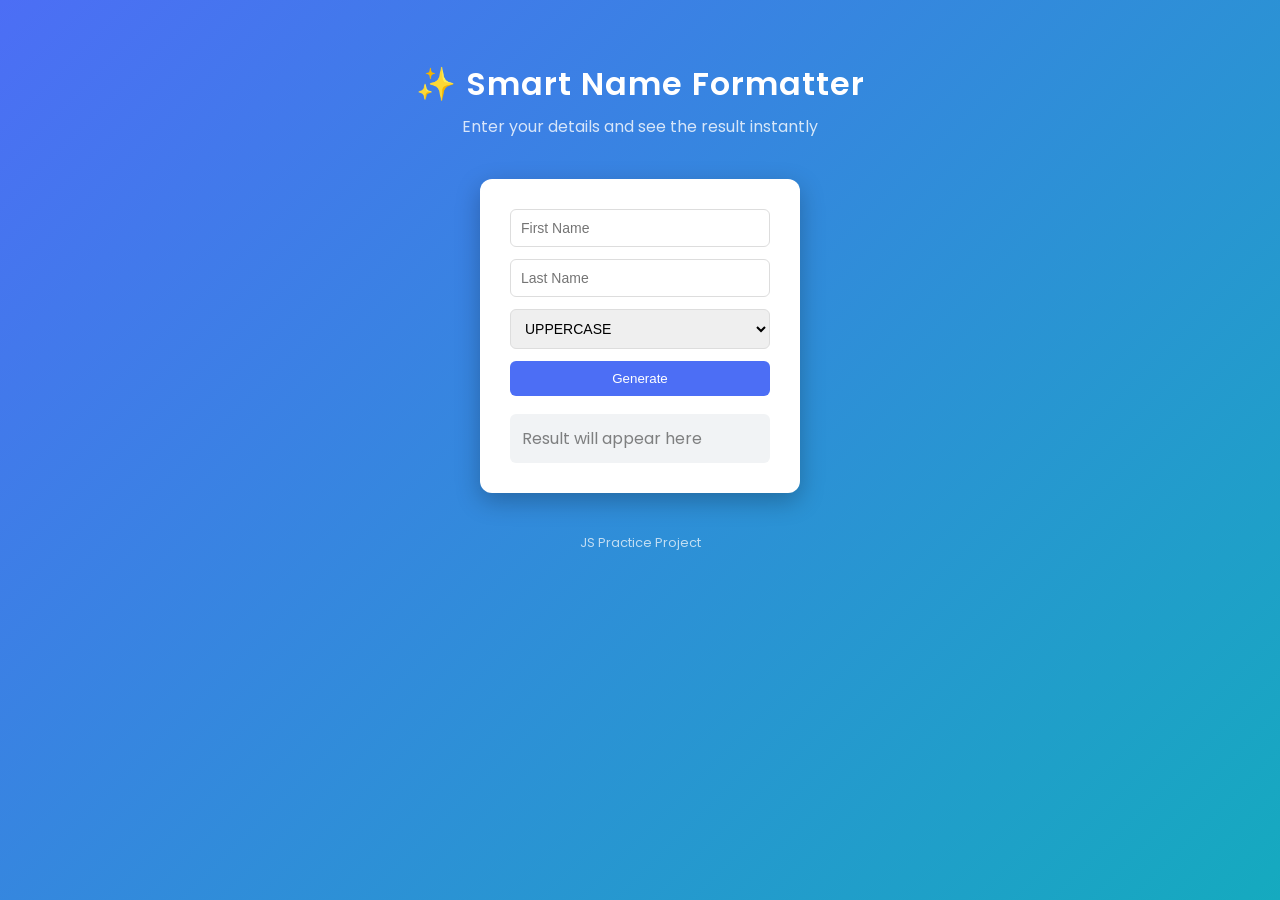
==== string_play/index.html @ 4f085968 "respo" ====
<!DOCTYPE html>
<html lang="en">
<head>
<meta charset="UTF-8">
<meta name="viewport" content="width=device-width, initial-scale=1.0">

<title>Smart Name Formatter</title>

<link rel="stylesheet" href="style.css">
<script src="script.js" defer></script>

<link href="https://fonts.googleapis.com/css2?family=Poppins:wght@300;400;500;600&display=swap" rel="stylesheet">

</head>

<body>

<header>
<h1>✨ Smart Name Formatter</h1>
<p class="sub">Enter your details and see the result instantly</p>
</header>

<main class="card">

<form id="form">

<input type="text" id="first" placeholder="First Name" required>

<input type="text" id="last" placeholder="Last Name">

<select id="style">
<option value="upper">UPPERCASE</option>
<option value="lower">lowercase</option>
<option value="capitalize">Capitalize</option>
</select>

<button type="submit">Generate</button>

</form>

<div class="resultBox">
<p id="result"></p>
</div>

</main>

<footer>
<p>JS Practice Project</p>
</footer>

</body>
</html>
---- string_play/style.css ----
*{
margin:0;
padding:0;
box-sizing:border-box;
}

body{

font-family:"Poppins",sans-serif;

min-height:100vh;

display:flex;
flex-direction:column;
align-items:center;

background:linear-gradient(135deg,#4c6ef5,#15aabf);

color:#333;

}

header{

text-align:center;
margin-top:60px;
color:white;

}

h1{
font-weight:600;
letter-spacing:1px;
}

.sub{
opacity:.8;
margin-top:6px;
}

.card{

margin-top:40px;

background:white;

padding:30px;

border-radius:12px;

box-shadow:
0 8px 25px rgba(0,0,0,.25);

width:320px;

}

form{

display:flex;
flex-direction:column;
gap:12px;

}

input,select{

padding:10px;
border-radius:6px;
border:1px solid #ddd;

font-size:14px;

outline:none;

transition:.2s;

}

input:focus,
select:focus{

border-color:#4c6ef5;

}

button{

padding:10px;

border:none;

background:#4c6ef5;

color:white;

font-weight:500;

border-radius:6px;

cursor:pointer;

transition:.2s;

}

button:hover{

background:#3b5bdb;

}

button:active{

transform:scale(.97);

}

.resultBox{

margin-top:18px;

padding:12px;

border-radius:6px;

background:#f1f3f5;

min-height:42px;

display:flex;
align-items:center;

}

#result:empty::before{

content:"Result will appear here";

opacity:.6;

}

footer{

margin-top:40px;
color:white;
opacity:.7;
font-size:13px;

}
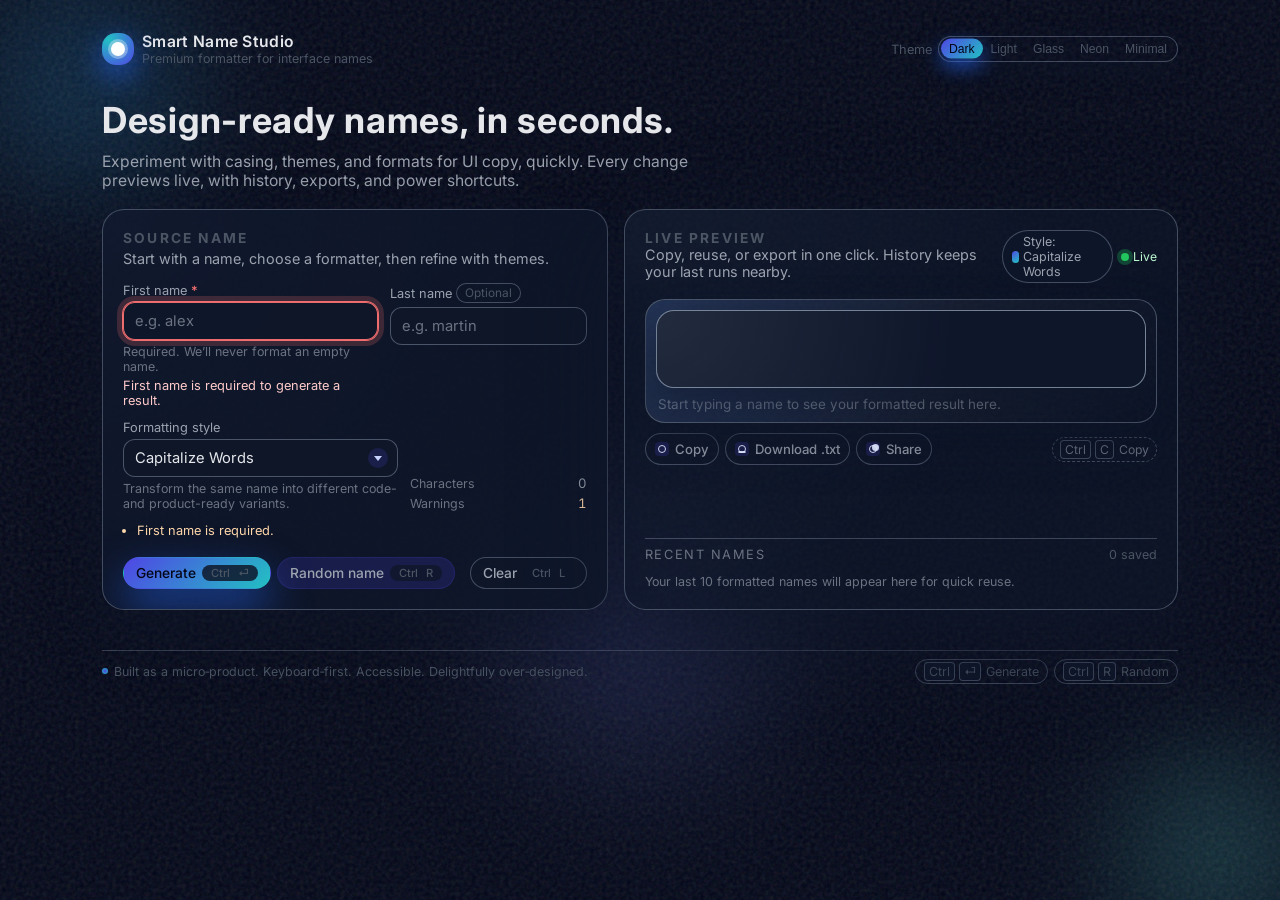
==== commit c36a206e: "respo" ====
--- a/string_play/index.html
+++ b/string_play/index.html
@@ -1,52 +1,380 @@
 <!DOCTYPE html>
 <html lang="en">
 <head>
-<meta charset="UTF-8">
-<meta name="viewport" content="width=device-width, initial-scale=1.0">
-
-<title>Smart Name Formatter</title>
-
-<link rel="stylesheet" href="style.css">
-<script src="script.js" defer></script>
-
-<link href="https://fonts.googleapis.com/css2?family=Poppins:wght@300;400;500;600&display=swap" rel="stylesheet">
-
+  <meta charset="UTF-8" />
+  <meta
+    name="viewport"
+    content="width=device-width, initial-scale=1.0"
+  />
+  <title>Smart Name Studio</title>
+
+  <!-- Fonts -->
+  <link
+    href="https://fonts.googleapis.com/css2?family=Inter:wght@300;400;500;600&family=DM+Sans:wght@400;500;600&display=swap"
+    rel="stylesheet"
+  />
+
+  <!-- Styles -->
+  <link rel="stylesheet" href="style.css" />
+
+  <!-- Script -->
+  <script src="script.js" defer></script>
 </head>
-
-<body>
-
-<header>
-<h1>✨ Smart Name Formatter</h1>
-<p class="sub">Enter your details and see the result instantly</p>
-</header>
-
-<main class="card">
-
-<form id="form">
-
-<input type="text" id="first" placeholder="First Name" required>
-
-<input type="text" id="last" placeholder="Last Name">
-
-<select id="style">
-<option value="upper">UPPERCASE</option>
-<option value="lower">lowercase</option>
-<option value="capitalize">Capitalize</option>
-</select>
-
-<button type="submit">Generate</button>
-
-</form>
-
-<div class="resultBox">
-<p id="result"></p>
-</div>
-
-</main>
-
-<footer>
-<p>JS Practice Project</p>
-</footer>
-
+<body data-theme="dark">
+  <div class="background-layer">
+    <div class="bg-blob bg-blob-a"></div>
+    <div class="bg-blob bg-blob-b"></div>
+    <div class="bg-blob bg-blob-c"></div>
+    <div class="bg-noise"></div>
+  </div>
+
+  <div class="app-shell">
+    <header class="topbar" aria-label="Smart Name Studio header">
+      <div class="brand">
+        <div class="brand-mark" aria-hidden="true">
+          <span class="brand-orb"></span>
+        </div>
+        <div class="brand-text">
+          <span class="brand-name">Smart Name Studio</span>
+          <span class="brand-tagline">Premium formatter for interface names</span>
+        </div>
+      </div>
+
+      <nav class="topbar-actions" aria-label="Global controls">
+        <div class="theme-switcher" aria-label="Theme selector">
+          <span class="theme-switcher-label">Theme</span>
+          <div class="segmented-control" role="radiogroup" aria-label="Theme">
+            <button
+              type="button"
+              class="segment is-active"
+              data-theme-value="dark"
+              role="radio"
+              aria-checked="true"
+            >
+              Dark
+            </button>
+            <button
+              type="button"
+              class="segment"
+              data-theme-value="light"
+              role="radio"
+              aria-checked="false"
+            >
+              Light
+            </button>
+            <button
+              type="button"
+              class="segment"
+              data-theme-value="glass"
+              role="radio"
+              aria-checked="false"
+            >
+              Glass
+            </button>
+            <button
+              type="button"
+              class="segment"
+              data-theme-value="neon"
+              role="radio"
+              aria-checked="false"
+            >
+              Neon
+            </button>
+            <button
+              type="button"
+              class="segment"
+              data-theme-value="minimal"
+              role="radio"
+              aria-checked="false"
+            >
+              Minimal
+            </button>
+          </div>
+        </div>
+      </nav>
+    </header>
+
+    <main class="layout" aria-labelledby="page-title">
+      <section class="stack stack-intro" aria-label="Intro">
+        <h1 id="page-title" class="page-title">
+          Design-ready names, in seconds.
+        </h1>
+        <p class="page-subtitle">
+          Experiment with casing, themes, and formats for UI copy, quickly.
+          Every change previews live, with history, exports, and power shortcuts.
+        </p>
+      </section>
+
+      <section class="layout-main">
+        <!-- Left column: input & options -->
+        <section
+          class="card card-input"
+          aria-label="Name input and formatting options"
+        >
+          <div class="card-header">
+            <h2 class="card-title">Source name</h2>
+            <p class="card-subtitle">
+              Start with a name, choose a formatter, then refine with themes.
+            </p>
+          </div>
+
+          <form id="form" class="form" novalidate>
+            <div class="fields-row">
+              <div class="field-group field-group-expanded">
+                <label class="field-label" for="first">
+                  First name
+                  <span class="field-required" aria-hidden="true">*</span>
+                </label>
+                <div class="field-wrapper">
+                  <input
+                    type="text"
+                    id="first"
+                    autocomplete="given-name"
+                    placeholder="e.g. alex"
+                    required
+                    aria-required="true"
+                    spellcheck="false"
+                  />
+                </div>
+                <p class="field-hint">Required. We’ll never format an empty name.</p>
+                <p
+                  id="first-error"
+                  class="field-error"
+                  role="status"
+                  aria-live="polite"
+                ></p>
+              </div>
+
+              <div class="field-group">
+                <label class="field-label" for="last">
+                  Last name
+                  <span class="field-optional">Optional</span>
+                </label>
+                <div class="field-wrapper">
+                  <input
+                    type="text"
+                    id="last"
+                    autocomplete="family-name"
+                    placeholder="e.g. martin"
+                    spellcheck="false"
+                  />
+                </div>
+              </div>
+            </div>
+
+            <div class="fields-row fields-row-secondary">
+              <div class="field-group field-group-format">
+                <label class="field-label" for="style">Formatting style</label>
+                <div class="field-wrapper field-select-wrapper">
+                  <select id="style" aria-label="Name formatting style">
+                    <option value="upper">UPPERCASE</option>
+                    <option value="lower">lowercase</option>
+                    <option value="capitalize" selected>Capitalize Words</option>
+                    <option value="title">Title Case</option>
+                    <option value="snake">snake_case</option>
+                    <option value="kebab">kebab-case</option>
+                    <option value="camel">camelCase</option>
+                    <option value="pascal">PascalCase</option>
+                    <option value="reverse">Reverse name</option>
+                  </select>
+                  <span class="select-indicator" aria-hidden="true"></span>
+                </div>
+                <p class="field-hint" id="style-description">
+                  Transform the same name into different code- and product-ready variants.
+                </p>
+              </div>
+
+              <div class="field-group field-group-meta">
+                <div class="meta-line">
+                  <span class="meta-label">Characters</span>
+                  <span class="meta-value" id="char-count">0</span>
+                </div>
+                <div class="meta-line">
+                  <span class="meta-label">Warnings</span>
+                  <span
+                    class="meta-value meta-value-warning"
+                    id="warning-count"
+                  >
+                    0
+                  </span>
+                </div>
+              </div>
+            </div>
+
+            <div class="validation-summary" aria-live="polite" aria-atomic="true">
+              <ul id="validation-list" class="validation-list"></ul>
+            </div>
+
+            <div class="form-actions">
+              <div class="form-actions-primary">
+                <button
+                  type="submit"
+                  class="btn btn-primary"
+                  id="generate-btn"
+                >
+                  Generate
+                  <span class="kbd-hint">
+                    <span class="kbd-hint-key">Ctrl</span>
+                    <span class="kbd-hint-key">⏎</span>
+                  </span>
+                </button>
+                <button
+                  type="button"
+                  class="btn btn-secondary"
+                  id="random-btn"
+                >
+                  Random name
+                  <span class="kbd-hint">
+                    <span class="kbd-hint-key">Ctrl</span>
+                    <span class="kbd-hint-key">R</span>
+                  </span>
+                </button>
+              </div>
+
+              <div class="form-actions-secondary">
+                <button
+                  type="button"
+                  class="btn btn-ghost"
+                  id="clear-btn"
+                >
+                  Clear
+                  <span class="kbd-hint">
+                    <span class="kbd-hint-key">Ctrl</span>
+                    <span class="kbd-hint-key">L</span>
+                  </span>
+                </button>
+              </div>
+            </div>
+          </form>
+        </section>
+
+        <!-- Right column: preview, history, export -->
+        <section
+          class="card card-preview"
+          aria-label="Formatted result, history, and exports"
+        >
+          <div class="card-header card-header-preview">
+            <div>
+              <h2 class="card-title">Live preview</h2>
+              <p class="card-subtitle">
+                Copy, reuse, or export in one click. History keeps your last runs nearby.
+              </p>
+            </div>
+            <div class="preview-meta">
+              <span class="preview-chip" id="current-style-chip">
+                Style: Capitalize Words
+              </span>
+              <span class="preview-live">
+                <span class="preview-dot" aria-hidden="true"></span>
+                <span class="preview-live-text">Live</span>
+              </span>
+            </div>
+          </div>
+
+          <div class="preview-body">
+            <div
+              class="result-frame"
+              aria-live="polite"
+              aria-atomic="true"
+            >
+              <div class="result-card" id="result-card">
+                <p id="result" class="result-text"></p>
+                <div
+                  class="result-easter-egg"
+                  id="easter-egg"
+                  aria-hidden="true"
+                >
+                  <span class="easter-text">Yeah, we know him.</span>
+                </div>
+              </div>
+              <p class="result-placeholder" id="result-placeholder">
+                Start typing a name to see your formatted result here.
+              </p>
+            </div>
+
+            <div class="result-toolbar" aria-label="Result actions">
+              <div class="result-actions-main">
+                <button
+                  type="button"
+                  class="btn btn-icon"
+                  id="copy-btn"
+                  aria-label="Copy formatted name"
+                >
+                  <span class="icon icon-copy" aria-hidden="true"></span>
+                  <span class="btn-label">Copy</span>
+                </button>
+                <button
+                  type="button"
+                  class="btn btn-icon"
+                  id="download-btn"
+                  aria-label="Download formatted name as .txt"
+                >
+                  <span class="icon icon-download" aria-hidden="true"></span>
+                  <span class="btn-label">Download .txt</span>
+                </button>
+                <button
+                  type="button"
+                  class="btn btn-icon"
+                  id="share-btn"
+                  aria-label="Share formatted name"
+                >
+                  <span class="icon icon-share" aria-hidden="true"></span>
+                  <span class="btn-label">Share</span>
+                </button>
+              </div>
+              <div class="result-actions-info">
+                <span class="shortcut-pill">
+                  <span class="kbd">Ctrl</span><span class="kbd">C</span>
+                  <span class="shortcut-pill-text">Copy</span>
+                </span>
+              </div>
+            </div>
+
+            <div class="copy-toast" id="copy-toast" role="status" aria-live="polite">
+              Copied!
+            </div>
+          </div>
+
+          <div class="card-footer card-footer-secondary">
+            <div class="history-panel" aria-label="History of formatted names">
+              <div class="history-header">
+                <span class="history-title">Recent names</span>
+                <span class="history-count" id="history-count">0 saved</span>
+              </div>
+              <div
+                class="history-list"
+                id="history-list"
+                role="list"
+              >
+                <!-- History items injected here -->
+              </div>
+              <p class="history-empty" id="history-empty">
+                Your last 10 formatted names will appear here for quick reuse.
+              </p>
+            </div>
+          </div>
+        </section>
+      </section>
+    </main>
+
+    <footer class="app-footer">
+      <div class="footer-left">
+        <span class="footer-dot"></span>
+        <span class="footer-text">
+          Built as a micro‑product. Keyboard‑first. Accessible. Delightfully over‑designed.
+        </span>
+      </div>
+      <div class="footer-right">
+        <span class="footer-shortcut">
+          <span class="kbd">Ctrl</span><span class="kbd">⏎</span>
+          <span class="footer-shortcut-label">Generate</span>
+        </span>
+        <span class="footer-shortcut">
+          <span class="kbd">Ctrl</span><span class="kbd">R</span>
+          <span class="footer-shortcut-label">Random</span>
+        </span>
+      </div>
+    </footer>
+  </div>
 </body>
 </html>
--- a/string_play/style.css
+++ b/string_play/style.css
@@ -1,151 +1,1346 @@
-*{
-margin:0;
-padding:0;
-box-sizing:border-box;
-}
+/* =====================================================
+   Smart Name Studio — Design System & Layout
+   - Themeable tokens
+   - Animated background
+   - Componentized layout
+   ===================================================== */
 
-body{
+/* ------------------------------
+   Base tokens (dark as default)
+   ------------------------------ */
 
-font-family:"Poppins",sans-serif;
-
-min-height:100vh;
-
-display:flex;
-flex-direction:column;
-align-items:center;
-
-background:linear-gradient(135deg,#4c6ef5,#15aabf);
-
-color:#333;
-
-}
-
-header{
-
-text-align:center;
-margin-top:60px;
-color:white;
-
-}
-
-h1{
-font-weight:600;
-letter-spacing:1px;
-}
-
-.sub{
-opacity:.8;
-margin-top:6px;
-}
-
-.card{
-
-margin-top:40px;
-
-background:white;
-
-padding:30px;
-
-border-radius:12px;
-
-box-shadow:
-0 8px 25px rgba(0,0,0,.25);
-
-width:320px;
-
-}
-
-form{
-
-display:flex;
-flex-direction:column;
-gap:12px;
-
-}
-
-input,select{
-
-padding:10px;
-border-radius:6px;
-border:1px solid #ddd;
-
-font-size:14px;
-
-outline:none;
-
-transition:.2s;
-
-}
-
-input:focus,
-select:focus{
-
-border-color:#4c6ef5;
-
-}
-
-button{
-
-padding:10px;
-
-border:none;
-
-background:#4c6ef5;
-
-color:white;
-
-font-weight:500;
-
-border-radius:6px;
-
-cursor:pointer;
-
-transition:.2s;
-
-}
-
-button:hover{
-
-background:#3b5bdb;
-
-}
-
-button:active{
-
-transform:scale(.97);
-
-}
-
-.resultBox{
-
-margin-top:18px;
-
-padding:12px;
-
-border-radius:6px;
-
-background:#f1f3f5;
-
-min-height:42px;
-
-display:flex;
-align-items:center;
-
-}
-
-#result:empty::before{
-
-content:"Result will appear here";
-
-opacity:.6;
-
-}
-
-footer{
-
-margin-top:40px;
-color:white;
-opacity:.7;
-font-size:13px;
-
-}+   :root {
+    /* Typography */
+    --font-body: "Inter", system-ui, -apple-system, BlinkMacSystemFont, "Segoe UI",
+      sans-serif;
+    --font-display: "DM Sans", system-ui, -apple-system, BlinkMacSystemFont, "Segoe UI",
+      sans-serif;
+  
+    /* Spacing scale (4pt-ish) */
+    --space-2: 4px;
+    --space-3: 6px;
+    --space-4: 8px;
+    --space-5: 10px;
+    --space-6: 12px;
+    --space-7: 14px;
+    --space-8: 16px;
+    --space-10: 20px;
+    --space-12: 24px;
+    --space-16: 32px;
+    --space-20: 40px;
+  
+    /* Radii */
+    --radius-xs: 6px;
+    --radius-sm: 999px;
+    --radius-md: 12px;
+    --radius-lg: 18px;
+    --radius-xl: 22px;
+  
+    /* Easing + durations */
+    --ease-soft: cubic-bezier(0.21, 0.65, 0.22, 0.99);
+    --ease-snappy: cubic-bezier(0.16, 1, 0.3, 1);
+    --dur-fast: 140ms;
+    --dur-med: 220ms;
+  
+    /* Elevation */
+    --shadow-soft: 0 20px 60px rgba(15, 23, 42, 0.7);
+    --shadow-soft-high: 0 32px 100px rgba(15, 23, 42, 0.9);
+    --shadow-subtle: 0 14px 40px rgba(15, 23, 42, 0.6);
+  
+    /* Layout */
+    --layout-max-width: 1120px;
+    --layout-padding-x: 22px;
+  }
+  
+  /* ------------------------------
+     Theme tokens
+     Data attribute: [data-theme="..."]
+     ------------------------------ */
+  
+  body[data-theme="dark"],
+  body:not([data-theme]) {
+    --bg-page: radial-gradient(circle at top left, #020617, #020617 38%, #020617 100%);
+    --bg-card: rgba(15, 23, 42, 0.9);
+    --bg-card-soft: rgba(15, 23, 42, 0.7);
+    --bg-card-glass: rgba(15, 23, 42, 0.7);
+    --bg-result: radial-gradient(circle at top left, rgba(55, 65, 81, 0.5), transparent 60%),
+      rgba(15, 23, 42, 0.98);
+  
+    --border-subtle: rgba(148, 163, 184, 0.4);
+    --border-strong: rgba(148, 163, 184, 0.75);
+  
+    --accent-gradient: linear-gradient(135deg, #4f46e5, #22c1c3);
+    --accent-strong: #4f46e5;
+    --accent-subtle: rgba(79, 70, 229, 0.18);
+  
+    --text-primary: #e5e7eb;
+    --text-secondary: #9ca3af;
+    --text-muted: #6b7280;
+    --text-soft: #4b5563;
+    --text-on-strong: #020617;
+  
+    --field-bg: rgba(15, 23, 42, 0.9);
+    --field-border: rgba(148, 163, 184, 0.45);
+    --field-border-hover: rgba(191, 219, 254, 0.7);
+    --field-border-error: rgba(248, 113, 113, 0.95);
+    --field-placeholder: #6b7280;
+  
+    --bg-blob-a: radial-gradient(circle at center, rgba(56, 189, 248, 0.3), transparent 60%);
+    --bg-blob-b: radial-gradient(circle at center, rgba(94, 234, 212, 0.3), transparent 60%);
+    --bg-blob-c: radial-gradient(circle at center, rgba(129, 140, 248, 0.25), transparent 65%);
+  }
+  
+  body[data-theme="light"] {
+    --bg-page: radial-gradient(circle at top left, #f4f4ff, #f9fafb 40%, #eef2ff 95%);
+    --bg-card: rgba(255, 255, 255, 0.96);
+    --bg-card-soft: rgba(248, 250, 252, 0.96);
+    --bg-card-glass: rgba(255, 255, 255, 0.86);
+    --bg-result: radial-gradient(circle at top left, rgba(129, 140, 248, 0.3), transparent 60%),
+      #ffffff;
+  
+    --border-subtle: rgba(203, 213, 225, 0.9);
+    --border-strong: rgba(148, 163, 184, 1);
+  
+    --accent-gradient: linear-gradient(135deg, #4f46e5, #14b8a6);
+    --accent-strong: #4f46e5;
+    --accent-subtle: rgba(79, 70, 229, 0.1);
+  
+    --text-primary: #0f172a;
+    --text-secondary: #4b5563;
+    --text-muted: #6b7280;
+    --text-soft: #9ca3af;
+    --text-on-strong: #f9fafb;
+  
+    --field-bg: #f9fafb;
+    --field-border: rgba(203, 213, 225, 1);
+    --field-border-hover: rgba(99, 102, 241, 0.9);
+    --field-border-error: rgba(220, 38, 38, 0.9);
+    --field-placeholder: #9ca3af;
+  
+    --bg-blob-a: radial-gradient(circle at center, rgba(59, 130, 246, 0.2), transparent 60%);
+    --bg-blob-b: radial-gradient(circle at center, rgba(45, 212, 191, 0.2), transparent 60%);
+    --bg-blob-c: radial-gradient(circle at center, rgba(251, 113, 133, 0.18), transparent 65%);
+  }
+  
+  body[data-theme="glass"] {
+    --bg-page: radial-gradient(circle at top left, #020617, #020617 40%, #020617 100%);
+    --bg-card: rgba(15, 23, 42, 0.6);
+    --bg-card-soft: rgba(15, 23, 42, 0.5);
+    --bg-card-glass: rgba(15, 23, 42, 0.45);
+    --bg-result: radial-gradient(circle at top left, rgba(148, 163, 184, 0.5), transparent 60%),
+      rgba(15, 23, 42, 0.9);
+  
+    --border-subtle: rgba(148, 163, 184, 0.5);
+    --border-strong: rgba(191, 219, 254, 0.9);
+  
+    --accent-gradient: linear-gradient(135deg, #818cf8, #22d3ee);
+    --accent-strong: #818cf8;
+    --accent-subtle: rgba(129, 140, 248, 0.25);
+  
+    --text-primary: #e5e7eb;
+    --text-secondary: #cbd5f5;
+    --text-muted: #94a3b8;
+    --text-soft: #64748b;
+    --text-on-strong: #020617;
+  
+    --field-bg: rgba(15, 23, 42, 0.7);
+    --field-border: rgba(148, 163, 184, 0.7);
+    --field-border-hover: rgba(191, 219, 254, 0.9);
+    --field-border-error: rgba(248, 113, 113, 0.95);
+    --field-placeholder: #94a3b8;
+  
+    --bg-blob-a: radial-gradient(circle at center, rgba(129, 140, 248, 0.38), transparent 65%);
+    --bg-blob-b: radial-gradient(circle at center, rgba(56, 189, 248, 0.35), transparent 65%);
+    --bg-blob-c: radial-gradient(circle at center, rgba(34, 197, 94, 0.25), transparent 70%);
+  }
+  
+  body[data-theme="neon"] {
+    --bg-page: radial-gradient(circle at top left, #020617 0%, #020617 50%, #020617 100%);
+    --bg-card: rgba(15, 23, 42, 0.95);
+    --bg-card-soft: rgba(15, 23, 42, 0.9);
+    --bg-card-glass: rgba(15, 23, 42, 0.9);
+    --bg-result: radial-gradient(circle at top left, rgba(236, 72, 153, 0.5), transparent 60%),
+      rgba(15, 23, 42, 0.98);
+  
+    --border-subtle: rgba(55, 65, 81, 1);
+    --border-strong: rgba(236, 72, 153, 0.9);
+  
+    --accent-gradient: linear-gradient(135deg, #22c55e, #22d3ee, #e879f9);
+    --accent-strong: #22c55e;
+    --accent-subtle: rgba(56, 189, 248, 0.25);
+  
+    --text-primary: #e5e7eb;
+    --text-secondary: #a5b4fc;
+    --text-muted: #9ca3af;
+    --text-soft: #6b7280;
+    --text-on-strong: #020617;
+  
+    --field-bg: rgba(15, 23, 42, 0.95);
+    --field-border: rgba(55, 65, 81, 1);
+    --field-border-hover: rgba(56, 189, 248, 0.9);
+    --field-border-error: rgba(248, 113, 113, 0.95);
+    --field-placeholder: #6b7280;
+  
+    --bg-blob-a: radial-gradient(circle at center, rgba(56, 189, 248, 0.4), transparent 65%);
+    --bg-blob-b: radial-gradient(circle at center, rgba(34, 197, 94, 0.38), transparent 65%);
+    --bg-blob-c: radial-gradient(circle at center, rgba(236, 72, 153, 0.5), transparent 70%);
+  }
+  
+  body[data-theme="minimal"] {
+    --bg-page: linear-gradient(135deg, #f9fafb, #ffffff);
+    --bg-card: #ffffff;
+    --bg-card-soft: #f9fafb;
+    --bg-card-glass: #f9fafb;
+    --bg-result: #ffffff;
+  
+    --border-subtle: rgba(229, 231, 235, 1);
+    --border-strong: rgba(209, 213, 219, 1);
+  
+    --accent-gradient: linear-gradient(135deg, #0f172a, #4b5563);
+    --accent-strong: #0f172a;
+    --accent-subtle: rgba(15, 23, 42, 0.08);
+  
+    --text-primary: #0f172a;
+    --text-secondary: #4b5563;
+    --text-muted: #6b7280;
+    --text-soft: #9ca3af;
+    --text-on-strong: #f9fafb;
+  
+    --field-bg: #f9fafb;
+    --field-border: rgba(209, 213, 219, 1);
+    --field-border-hover: rgba(75, 85, 99, 0.9);
+    --field-border-error: rgba(220, 38, 38, 0.9);
+    --field-placeholder: #9ca3af;
+  
+    --bg-blob-a: radial-gradient(circle at center, rgba(148, 163, 184, 0.18), transparent 65%);
+    --bg-blob-b: radial-gradient(circle at center, rgba(226, 232, 240, 0.4), transparent 65%);
+    --bg-blob-c: radial-gradient(circle at center, rgba(15, 23, 42, 0.18), transparent 70%);
+  }
+  
+  /* ------------------------------
+     Base layout & typography
+     ------------------------------ */
+  
+  *,
+  *::before,
+  *::after {
+    box-sizing: border-box;
+  }
+  
+  html,
+  body {
+    margin: 0;
+    padding: 0;
+  }
+  
+  body {
+    min-height: 100vh;
+    font-family: var(--font-body);
+    background: var(--bg-page);
+    color: var(--text-primary);
+    -webkit-font-smoothing: antialiased;
+  }
+  
+  /* Background layers */
+  
+  .background-layer {
+    position: fixed;
+    inset: 0;
+    overflow: hidden;
+    z-index: -2;
+  }
+  
+  .bg-blob {
+    position: absolute;
+    filter: blur(40px);
+    opacity: 0.7;
+    mix-blend-mode: screen;
+    will-change: transform;
+    animation: floatBlob 28s var(--ease-soft) infinite alternate;
+  }
+  
+  .bg-blob-a {
+    top: -14%;
+    left: -10%;
+    width: 420px;
+    height: 420px;
+    background: var(--bg-blob-a);
+  }
+  
+  .bg-blob-b {
+    bottom: -16%;
+    right: -10%;
+    width: 380px;
+    height: 380px;
+    background: var(--bg-blob-b);
+    animation-delay: 4s;
+  }
+  
+  .bg-blob-c {
+    top: 45%;
+    left: 50%;
+    width: 460px;
+    height: 460px;
+    transform: translateX(-50%);
+    background: var(--bg-blob-c);
+    animation-delay: 9s;
+  }
+  
+  .bg-noise {
+    position: absolute;
+    inset: -40px;
+    background-image: url("data:image/svg+xml,%3Csvg viewBox='0 0 160 160' xmlns='http://www.w3.org/2000/svg'%3E%3Cfilter id='n'%3E%3CfeTurbulence type='fractalNoise' baseFrequency='1.5' numOctaves='3' stitchTiles='stitch'/%3E%3C/filter%3E%3Crect width='100%25' height='100%25' filter='url(%23n)' opacity='0.18'/%3E%3C/svg%3E");
+    mix-blend-mode: soft-light;
+    opacity: 0.7;
+    pointer-events: none;
+  }
+  
+  /* App shell */
+  
+  .app-shell {
+    position: relative;
+    z-index: 1;
+    max-width: var(--layout-max-width);
+    margin: 0 auto;
+    padding: var(--space-16) var(--layout-padding-x) var(--space-10);
+    display: flex;
+    flex-direction: column;
+    gap: var(--space-12);
+  }
+  
+  /* Top bar */
+  
+  .topbar {
+    display: flex;
+    align-items: center;
+    justify-content: space-between;
+    gap: var(--space-8);
+    margin-bottom: var(--space-4);
+  }
+  
+  .brand {
+    display: flex;
+    align-items: center;
+    gap: var(--space-4);
+  }
+  
+  .brand-mark {
+    width: 32px;
+    height: 32px;
+    border-radius: 14px;
+    background: radial-gradient(circle at 20% 20%, #22c1c3, #4f46e5);
+    box-shadow: 0 10px 30px rgba(37, 99, 235, 0.75);
+    display: flex;
+    align-items: center;
+    justify-content: center;
+    position: relative;
+  }
+  
+  .brand-orb {
+    width: 14px;
+    height: 14px;
+    border-radius: 999px;
+    background: white;
+    box-shadow: 0 0 0 3px rgba(248, 250, 252, 0.35);
+  }
+  
+  .brand-text {
+    display: flex;
+    flex-direction: column;
+  }
+  
+  .brand-name {
+    font-weight: 600;
+    letter-spacing: 0.02em;
+    font-size: 0.98rem;
+  }
+  
+  .brand-tagline {
+    font-size: 0.78rem;
+    color: var(--text-soft);
+  }
+  
+  /* Theme switcher */
+  
+  .topbar-actions {
+    display: flex;
+    align-items: center;
+    gap: var(--space-6);
+  }
+  
+  .theme-switcher {
+    display: flex;
+    align-items: center;
+    gap: var(--space-3);
+  }
+  
+  .theme-switcher-label {
+    font-size: 0.8rem;
+    color: var(--text-soft);
+  }
+  
+  .segmented-control {
+    display: inline-flex;
+    align-items: center;
+    padding: 2px;
+    border-radius: var(--radius-sm);
+    border: 1px solid var(--border-subtle);
+    background: rgba(15, 23, 42, 0.2);
+    backdrop-filter: blur(18px);
+    -webkit-backdrop-filter: blur(18px);
+    box-shadow: 0 8px 26px rgba(15, 23, 42, 0.6);
+  }
+  
+  .segmented-control .segment {
+    border: none;
+    background: transparent;
+    color: var(--text-soft);
+    font-size: 0.76rem;
+    padding: 3px 8px;
+    border-radius: calc(var(--radius-sm) - 2px);
+    cursor: pointer;
+    transition: background var(--dur-med) var(--ease-soft),
+      color var(--dur-med) var(--ease-soft), transform var(--dur-fast) var(--ease-soft),
+      box-shadow var(--dur-med) var(--ease-soft);
+  }
+  
+  .segmented-control .segment.is-active {
+    background: var(--accent-gradient);
+    color: var(--text-on-strong);
+    box-shadow: 0 8px 20px rgba(37, 99, 235, 0.7);
+    transform: translateY(-0.5px);
+  }
+  
+  .segmented-control .segment:focus-visible {
+    outline: 2px solid rgba(59, 130, 246, 0.8);
+    outline-offset: 2px;
+  }
+  
+  /* Intro stack */
+  
+  .stack-intro {
+    display: flex;
+    flex-direction: column;
+    gap: var(--space-2);
+    max-width: 640px;
+  }
+  
+  .page-title {
+    margin: 0;
+    font-size: clamp(1.8rem, 2.8vw, 2.4rem);
+    letter-spacing: 0.02em;
+  }
+  
+  .page-subtitle {
+    margin: 0;
+    font-size: 0.98rem;
+    margin-bottom: 19px;
+    margin-top: 6px;
+    color: var(--text-secondary);
+  }
+  
+  /* Layout main */
+  
+  .layout-main {
+    display: grid;
+    grid-template-columns: minmax(0, 1.05fr) minmax(0, 1.15fr);
+    gap: var(--space-8);
+    align-items: stretch;
+  }
+  
+  /* Cards */
+  
+  .card {
+    border-radius: var(--radius-xl);
+    background: var(--bg-card);
+    border: 1px solid var(--border-subtle);
+    box-shadow: var(--shadow-soft);
+    padding: var(--space-10);
+    display: flex;
+    flex-direction: column;
+    gap: var(--space-8);
+    position: relative;
+    overflow: hidden;
+  }
+  
+  .card::before {
+    content: "";
+    position: absolute;
+    inset: -1px;
+    border-radius: inherit;
+    background: radial-gradient(circle at top left, rgba(148, 163, 184, 0.35), transparent 60%);
+    opacity: 0.35;
+    pointer-events: none;
+    mix-blend-mode: soft-light;
+  }
+  
+  .card-input {
+    backdrop-filter: blur(18px) saturate(150%);
+    -webkit-backdrop-filter: blur(18px) saturate(150%);
+  }
+  
+  .card-preview {
+    background: var(--bg-card-soft);
+    box-shadow: var(--shadow-soft-high);
+  }
+  
+  .card-header {
+    display: flex;
+    flex-direction: column;
+    gap: var(--space-2);
+    position: relative;
+    z-index: 1;
+  }
+  
+  .card-header-preview {
+    flex-direction: row;
+    justify-content: space-between;
+    align-items: flex-start;
+    gap: var(--space-6);
+  }
+  
+  .card-title {
+    margin: 0;
+    font-size: 0.86rem;
+    letter-spacing: 0.16em;
+    text-transform: uppercase;
+    color: var(--text-soft);
+  }
+  
+  .card-subtitle {
+    margin: 0;
+    font-size: 0.9rem;
+    color: var(--text-secondary);
+  }
+  
+  /* Form */
+  
+  .form {
+    display: flex;
+    flex-direction: column;
+    gap: var(--space-6);
+    position: relative;
+    z-index: 1;
+  }
+  
+  .fields-row {
+    display: flex;
+    flex-wrap: wrap;
+    gap: var(--space-6);
+  }
+  
+  .fields-row-secondary {
+    align-items: flex-end;
+  }
+  
+  .field-group {
+    display: flex;
+    flex-direction: column;
+    gap: var(--space-2);
+    flex: 1;
+    min-width: 0;
+  }
+  
+  .field-group-expanded {
+    flex: 1.3;
+  }
+  
+  .field-group-format {
+    flex: 1.4;
+  }
+  
+  .field-group-meta {
+    flex: 0.9;
+  }
+  
+  .field-label {
+    font-size: 0.8rem;
+    color: var(--text-secondary);
+    display: flex;
+    align-items: center;
+    gap: var(--space-2);
+  }
+  
+  .field-required {
+    color: #f97373;
+    font-weight: 500;
+  }
+  
+  .field-optional {
+    font-size: 0.74rem;
+    padding: 2px 8px;
+    border-radius: var(--radius-sm);
+    border: 1px solid var(--border-subtle);
+    color: var(--text-soft);
+    background: rgba(15, 23, 42, 0.4);
+  }
+  
+  .field-wrapper {
+    position: relative;
+  }
+  
+  input,
+  select {
+    width: 100%;
+    padding: 9px 11px;
+    border-radius: var(--radius-md);
+    border: 1px solid var(--field-border);
+    background: var(--field-bg);
+    color: var(--text-primary);
+    font-size: 0.92rem;
+    font-family: inherit;
+    outline: none;
+    transition: border-color var(--dur-med) var(--ease-soft),
+      box-shadow var(--dur-med) var(--ease-soft),
+      background-color var(--dur-med) var(--ease-soft),
+      transform var(--dur-fast) var(--ease-soft);
+  }
+  
+  input::placeholder {
+    color: var(--field-placeholder);
+  }
+  
+  input:hover,
+  select:hover {
+    border-color: var(--field-border-hover);
+  }
+  
+  input:focus-visible,
+  select:focus-visible {
+    border-color: var(--field-border-hover);
+    box-shadow: 0 0 0 1px rgba(191, 219, 254, 0.7),
+      0 0 0 9px rgba(37, 99, 235, 0.18);
+  }
+  
+  input[data-invalid="true"] {
+    border-color: var(--field-border-error);
+    box-shadow: 0 0 0 1px var(--field-border-error),
+      0 0 0 6px rgba(248, 113, 113, 0.2);
+  }
+  
+  .field-select-wrapper select {
+    appearance: none;
+    -webkit-appearance: none;
+    padding-right: 32px;
+  }
+  
+  .select-indicator {
+    position: absolute;
+    top: 50%;
+    right: 10px;
+    width: 20px;
+    height: 20px;
+    border-radius: var(--radius-sm);
+    background: var(--accent-subtle);
+    transform: translateY(-50%);
+    display: flex;
+    align-items: center;
+    justify-content: center;
+  }
+  
+  .select-indicator::before {
+    content: "";
+    border-style: solid;
+    border-width: 5px 4px 0 4px;
+    border-color: #c7d2fe transparent transparent transparent;
+  }
+  
+  /* Meta */
+  
+  .field-hint {
+    margin: 0;
+    font-size: 0.78rem;
+    color: var(--text-muted);
+  }
+  
+  .field-error {
+    margin: 0;
+    font-size: 0.8rem;
+    color: #fecaca;
+    min-height: 0.9rem;
+  }
+  
+  .meta-line {
+    display: flex;
+    align-items: baseline;
+    justify-content: space-between;
+  }
+  
+  .meta-label {
+    font-size: 0.78rem;
+    color: var(--text-muted);
+  }
+  
+  .meta-value {
+    font-size: 0.82rem;
+    color: var(--text-secondary);
+    font-variant-numeric: tabular-nums;
+  }
+  
+  .meta-value-warning {
+    color: #fed7aa;
+  }
+  
+  /* Validation summary */
+  
+  .validation-summary {
+    min-height: 1.1rem;
+  }
+  
+  .validation-list {
+    margin: 0;
+    padding-left: 1.1em;
+    font-size: 0.8rem;
+    color: #fed7aa;
+  }
+  
+  .validation-list li {
+    margin-bottom: 2px;
+  }
+  
+  /* Buttons */
+  
+  .form-actions {
+    display: flex;
+    align-items: center;
+    justify-content: space-between;
+    gap: var(--space-4);
+    margin-top: var(--space-2);
+    flex-wrap: wrap;
+  }
+  
+  .form-actions-primary,
+  .form-actions-secondary {
+    display: flex;
+    align-items: center;
+    gap: var(--space-3);
+    flex-wrap: wrap;
+  }
+  
+  .btn {
+    border-radius: var(--radius-sm);
+    border: 1px solid transparent;
+    padding: 7px 12px;
+    font-size: 0.86rem;
+    font-weight: 500;
+    font-family: inherit;
+    cursor: pointer;
+    display: inline-flex;
+    align-items: center;
+    gap: 6px;
+    white-space: nowrap;
+    background: transparent;
+    color: var(--text-secondary);
+    transition: background var(--dur-med) var(--ease-soft),
+      border-color var(--dur-med) var(--ease-soft),
+      box-shadow var(--dur-med) var(--ease-soft),
+      transform var(--dur-fast) var(--ease-soft),
+      color var(--dur-med) var(--ease-soft);
+  }
+  
+  .btn-primary {
+    background-image: var(--accent-gradient);
+    color: var(--text-on-strong);
+    box-shadow: 0 18px 40px rgba(37, 99, 235, 0.6);
+  }
+  
+  .btn-secondary {
+    background: var(--accent-subtle);
+    border-color: var(--accent-subtle);
+    color: var(--text-secondary);
+  }
+  
+  .btn-ghost {
+    background: rgba(15, 23, 42, 0.4);
+    border-color: var(--border-subtle);
+  }
+  
+  .btn:hover {
+    transform: translateY(-0.5px);
+    box-shadow: 0 16px 36px rgba(15, 23, 42, 0.55);
+  }
+  
+  .btn:active {
+    transform: translateY(0) scale(0.98);
+    box-shadow: 0 8px 20px rgba(15, 23, 42, 0.5);
+  }
+  
+  .btn:focus-visible {
+    outline: 2px solid rgba(59, 130, 246, 0.9);
+    outline-offset: 2px;
+  }
+  
+  /* Icon buttons in preview toolbar */
+  
+  .btn-icon {
+    padding-inline: 9px;
+    background: rgba(15, 23, 42, 0.4);
+    border-color: var(--border-subtle);
+    color: var(--text-secondary);
+  }
+  
+  .btn-icon:hover {
+    background: rgba(15, 23, 42, 0.7);
+  }
+  
+  .icon {
+    width: 14px;
+    height: 14px;
+    border-radius: 4px;
+    background: var(--accent-subtle);
+    display: inline-block;
+    position: relative;
+  }
+  
+  /* Simple icon primitives */
+  
+  .icon-copy::before,
+  .icon-download::before,
+  .icon-share::before {
+    content: "";
+    position: absolute;
+    inset: 3px;
+    border-radius: inherit;
+    border: 1.5px solid rgba(224, 231, 255, 0.9);
+  }
+  
+  .icon-download::after {
+    content: "";
+    position: absolute;
+    width: 7px;
+    height: 2px;
+    background: rgba(224, 231, 255, 0.9);
+    bottom: 3px;
+    left: 50%;
+    transform: translateX(-50%);
+  }
+  
+  .icon-share::after {
+    content: "";
+    position: absolute;
+    width: 7px;
+    height: 7px;
+    border-radius: 999px;
+    background: rgba(224, 231, 255, 0.9);
+    top: 2px;
+    right: 1px;
+  }
+  
+  /* Keyboard hints */
+  
+  .kbd-hint {
+    display: inline-flex;
+    align-items: center;
+    gap: 2px;
+    font-size: 0.7rem;
+    padding: 1px 6px;
+    border-radius: 999px;
+    background: rgba(15, 23, 42, 0.85);
+    color: var(--text-soft);
+  }
+  
+  .kbd-hint-key {
+    padding-inline: 3px;
+  }
+  
+  /* Preview meta */
+  
+  .preview-meta {
+    display: flex;
+    
+    align-items: center;
+    gap: var(--space-4);
+  }
+  
+  .preview-chip {
+    display: inline-flex;
+    align-items: center;
+    gap: var(--space-2);
+    padding: 3px 9px;
+    border-radius: var(--radius-sm);
+    background: rgba(15, 23, 42, 0.85);
+    border: 1px solid var(--border-subtle);
+    font-size: 0.78rem;
+    color: var(--text-secondary);
+  }
+  
+  .preview-chip::before {
+    content: "";
+    width: 12px;
+    height: 12px;
+    border-radius: 5px;
+    background: radial-gradient(circle at top left, #4f46e5, #22c1c3);
+  }
+  
+  .preview-live {
+    display: inline-flex;
+    align-items: center;
+    gap: 4px;
+    font-size: 0.76rem;
+    color: #bbf7d0;
+  }
+  
+  .preview-dot {
+    width: 8px;
+    height: 8px;
+    border-radius: 999px;
+    background: #22c55e;
+    box-shadow: 0 0 0 4px rgba(34, 197, 94, 0.28);
+    animation: pulse 1.6s ease-out infinite;
+  }
+  
+  /* Preview body */
+  
+  .preview-body {
+    display: flex;
+    flex-direction: column;
+    gap: var(--space-5);
+  }
+  
+  .result-frame {
+    border-radius: 20px;
+    padding: 10px;
+    background: linear-gradient(135deg, rgba(148, 163, 184, 0.15), transparent);
+    border: 1px solid rgba(148, 163, 184, 0.4);
+    position: relative;
+    box-shadow: 0 14px 48px rgba(15, 23, 42, 0.6);
+  }
+  
+  .result-frame::before {
+    content: "";
+    position: absolute;
+    inset: 0;
+    border-radius: inherit;
+    background: radial-gradient(circle at top left, rgba(59, 130, 246, 0.33), transparent 60%);
+    mix-blend-mode: soft-light;
+    opacity: 0.7;
+    pointer-events: none;
+  }
+  
+  .result-card {
+    position: relative;
+    border-radius: 18px;
+    padding: 14px 16px 15px;
+    background: var(--bg-result);
+    border: 1px solid var(--border-strong);
+    backdrop-filter: blur(20px);
+    -webkit-backdrop-filter: blur(20px);
+    display: flex;
+    align-items: center;
+    min-height: 78px;
+    overflow: hidden;
+    box-shadow: var(--shadow-subtle);
+  }
+  
+  .result-card::after {
+    content: "";
+    position: absolute;
+    inset: -40px;
+    opacity: 0;
+    background: conic-gradient(
+      from 140deg,
+      rgba(129, 140, 248, 0.4),
+      rgba(45, 212, 191, 0.2),
+      transparent 40%
+    );
+    transition: opacity 260ms var(--ease-soft);
+    pointer-events: none;
+  }
+  
+  .result-card.is-revealed::after {
+    opacity: 1;
+  }
+  
+  .result-text {
+    margin: 0;
+    font-family: var(--font-display);
+    font-weight: 500;
+    font-size: 1.2rem;
+    letter-spacing: 0.03em;
+    position: relative;
+    z-index: 2;
+  }
+  
+  .result-placeholder {
+    margin: 8px 2px 0;
+    font-size: 0.84rem;
+    color: var(--text-muted);
+  }
+  
+  .result-easter-egg {
+    position: absolute;
+    inset: 0;
+    display: flex;
+    align-items: flex-end;
+    justify-content: flex-end;
+    padding: 8px 12px;
+    pointer-events: none;
+    opacity: 0;
+    transform: translateY(8px);
+  }
+  
+  .result-easter-egg.is-visible {
+    opacity: 1;
+    transform: translateY(0);
+    animation: easterGlow 1200ms var(--ease-snappy);
+  }
+  
+  .easter-text {
+    font-size: 0.78rem;
+    padding: 3px 8px;
+    border-radius: 999px;
+    background: rgba(15, 23, 42, 0.85);
+    border: 1px solid rgba(248, 250, 252, 0.35);
+    color: #fef2f2;
+  }
+  
+  /* Result toolbar */
+  
+  .result-toolbar {
+    display: flex;
+    align-items: center;
+    justify-content: space-between;
+    gap: var(--space-4);
+    flex-wrap: wrap;
+  }
+  
+  .result-actions-main {
+    display: flex;
+    align-items: center;
+    gap: var(--space-3);
+  }
+  
+  .btn-label {
+    font-size: 0.82rem;
+  }
+  
+  .result-actions-info {
+    display: flex;
+    align-items: center;
+    gap: var(--space-3);
+  }
+  
+  .shortcut-pill {
+    display: inline-flex;
+    align-items: center;
+    gap: 4px;
+    padding: 2px 7px;
+    border-radius: 999px;
+    border: 1px dashed var(--border-subtle);
+    font-size: 0.76rem;
+    color: var(--text-muted);
+  }
+  
+  .kbd {
+    display: inline-flex;
+    align-items: center;
+    justify-content: center;
+    min-width: 16px;
+    padding: 1px 4px;
+    border-radius: 4px;
+    background: rgba(15, 23, 42, 0.9);
+    border: 1px solid var(--border-subtle);
+  }
+  
+  .shortcut-pill-text {
+    margin-left: 1px;
+  }
+  
+  /* Copy toast */
+  
+  .copy-toast {
+    position: absolute;
+    inset-inline: auto 14px;
+    bottom: 18px;
+    padding: 5px 10px;
+    border-radius: 999px;
+    background: rgba(15, 23, 42, 0.95);
+    color: #e5e7eb;
+    font-size: 0.78rem;
+    border: 1px solid rgba(148, 163, 184, 0.7);
+    opacity: 0;
+    transform: translateY(6px);
+    pointer-events: none;
+    transition: opacity var(--dur-med) var(--ease-soft),
+      transform var(--dur-med) var(--ease-soft);
+  }
+  
+  .copy-toast.is-visible {
+    opacity: 1;
+    transform: translateY(0);
+  }
+  
+  /* History */
+  
+  .card-footer-secondary {
+    margin-top: auto;
+    padding-top: var(--space-4);
+    border-top: 1px solid rgba(148, 163, 184, 0.35);
+  }
+  
+  .history-panel {
+    display: flex;
+    flex-direction: column;
+    gap: var(--space-3);
+  }
+  
+  .history-header {
+    display: flex;
+    align-items: baseline;
+    justify-content: space-between;
+    gap: var(--space-3);
+  }
+  
+  .history-title {
+    font-size: 0.8rem;
+    color: var(--text-muted);
+    text-transform: uppercase;
+    letter-spacing: 0.12em;
+  }
+  
+  .history-count {
+    font-size: 0.78rem;
+    color: var(--text-soft);
+  }
+  
+  .history-list {
+    display: flex;
+    flex-wrap: wrap;
+    gap: 6px;
+    max-height: 110px;
+    overflow-y: auto;
+  }
+  
+  .history-item {
+    display: inline-flex;
+    align-items: center;
+    gap: 4px;
+    padding: 3px 8px;
+    border-radius: 999px;
+    border: 1px solid rgba(148, 163, 184, 0.4);
+    background: rgba(15, 23, 42, 0.7);
+    font-size: 0.78rem;
+    color: var(--text-secondary);
+    cursor: pointer;
+    transition: background var(--dur-med) var(--ease-soft),
+      border-color var(--dur-med) var(--ease-soft),
+      transform var(--dur-fast) var(--ease-soft);
+  }
+  
+  .history-item:hover {
+    background: rgba(15, 23, 42, 0.95);
+    border-color: rgba(191, 219, 254, 0.8);
+    transform: translateY(-0.5px);
+  }
+  
+  .history-item:focus-visible {
+    outline: 2px solid rgba(59, 130, 246, 0.9);
+    outline-offset: 2px;
+  }
+  
+  .history-style-pill {
+    padding: 0 5px;
+    border-radius: 999px;
+    background: rgba(15, 23, 42, 0.8);
+    border: 1px solid rgba(148, 163, 184, 0.6);
+    font-size: 0.7rem;
+  }
+  
+  .history-empty {
+    margin: 0;
+    font-size: 0.78rem;
+    color: var(--text-muted);
+  }
+  
+  /* Footer */
+  
+  .app-footer {
+    margin-top: var(--space-8);
+    padding-top: var(--space-4);
+    border-top: 1px solid rgba(148, 163, 184, 0.35);
+    display: flex;
+    align-items: center;
+    justify-content: space-between;
+    gap: var(--space-4);
+    font-size: 0.78rem;
+    color: var(--text-soft);
+  }
+  
+  .footer-left {
+    display: flex;
+    align-items: center;
+    gap: var(--space-3);
+  }
+  
+  .footer-dot {
+    width: 6px;
+    height: 6px;
+    border-radius: 999px;
+    background: radial-gradient(circle at center, #4f46e5, #22c1c3);
+  }
+  
+  .footer-right {
+    display: flex;
+    flex-wrap: wrap;
+    gap: 6px;
+  }
+  
+  .footer-shortcut {
+    display: inline-flex;
+    align-items: center;
+    gap: 4px;
+    padding: 2px 8px;
+    border-radius: 999px;
+    border: 1px solid rgba(148, 163, 184, 0.4);
+  }
+  
+  .footer-shortcut-label {
+    margin-left: 1px;
+  }
+  
+  /* ------------------------------
+     State helpers
+     ------------------------------ */
+  
+  #result:empty::before {
+    content: " ";
+  }
+  
+  /* ------------------------------
+     Animations & micro-interactions
+     ------------------------------ */
+  
+  @keyframes floatBlob {
+    0% {
+      transform: translate3d(0, 0, 0) scale(1);
+    }
+    50% {
+      transform: translate3d(40px, -24px, 0) scale(1.05);
+    }
+    100% {
+      transform: translate3d(-30px, 20px, 0) scale(1.02);
+    }
+  }
+  
+  @keyframes pulse {
+    0% {
+      transform: scale(0.98);
+      opacity: 0.9;
+    }
+    50% {
+      transform: scale(1.08);
+      opacity: 0.4;
+    }
+    100% {
+      transform: scale(0.98);
+      opacity: 0.9;
+    }
+  }
+  
+  @keyframes resultReveal {
+    from {
+      opacity: 0;
+      transform: translateY(4px) scale(0.985);
+      filter: blur(2px);
+    }
+    to {
+      opacity: 1;
+      transform: translateY(0) scale(1);
+      filter: blur(0);
+    }
+  }
+  
+  .result-card.is-revealed {
+    animation: resultReveal 260ms var(--ease-soft);
+  }
+  
+  @keyframes easterGlow {
+    0% {
+      box-shadow: 0 0 0 0 rgba(248, 250, 252, 0.45);
+    }
+    50% {
+      box-shadow: 0 0 0 12px rgba(248, 250, 252, 0);
+    }
+    100% {
+      box-shadow: 0 0 0 0 rgba(248, 250, 252, 0);
+    }
+  }
+  
+  /* ------------------------------
+     Responsive
+     ------------------------------ */
+  
+  @media (max-width: 960px) {
+    .layout-main {
+      grid-template-columns: minmax(0, 1fr);
+    }
+  
+    .card-preview {
+      order: -1;
+    }
+  
+    .topbar {
+      flex-direction: column;
+      align-items: flex-start;
+    }
+  
+    .app-shell {
+      padding-inline: 16px;
+    }
+  }
+  
+  @media (max-width: 720px) {
+    .fields-row {
+      flex-direction: column;
+    }
+  
+    .card {
+      padding: var(--space-8);
+    }
+  
+    .card-header-preview {
+      flex-direction: column;
+      align-items: flex-start;
+    }
+  
+    .preview-meta {
+      margin-top: var(--space-3);
+    }
+  
+    .result-frame {
+      padding: 8px;
+    }
+  
+    .result-card {
+      min-height: 70px;
+    }
+  
+    .result-text {
+      font-size: 1.05rem;
+    }
+  
+    .app-footer {
+      flex-direction: column;
+      align-items: flex-start;
+    }
+  
+    .topbar-actions {
+      width: 100%;
+      justify-content: flex-start;
+    }
+  
+    .segmented-control {
+      flex-wrap: wrap;
+    }
+  }
+  
+  @media (prefers-reduced-motion: reduce) {
+    *,
+    *::before,
+    *::after {
+      animation-duration: 0.001ms !important;
+      animation-iteration-count: 1 !important;
+      transition-duration: 0.001ms !important;
+      scroll-behavior: auto !important;
+    }
+  }
